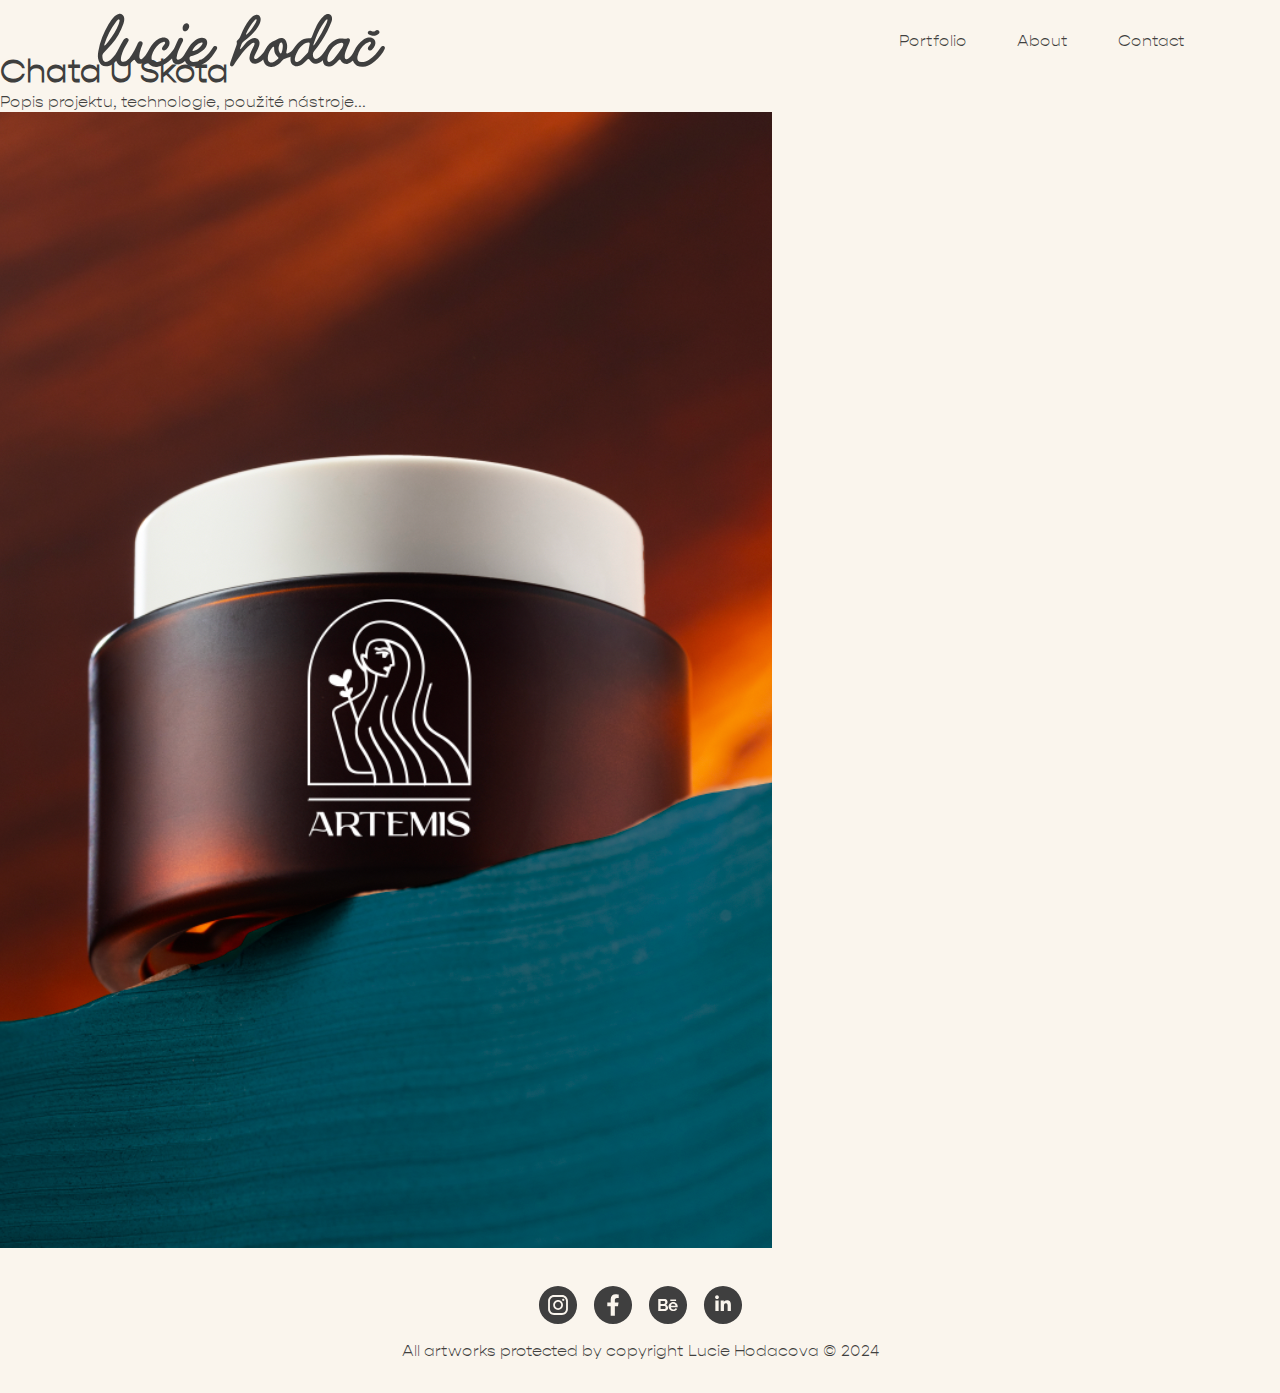
==== chatauskota.html @ 4ef0474f "Add files via upload" ====
<!DOCTYPE html>
<html lang="cs">
  <head>
    <meta charset="UTF-8" />
    <meta name="viewport" content="width=device-width, initial-scale=1.0" />
    <title>Chata U Skota</title>
    <link rel="stylesheet" href="style.css" />
  </head>
  <body>
    <header>
      <img src="Jmeno_web.svg" alt="Logo" class="logo" />
      <nav>
        <ul id="menu">
          <li><a href="index.html#portfolio">Portfolio</a></li>
          <li><a href="index.html#about">About</a></li>
          <li><a href="index.html#contact">Contact</a></li>
        </ul>
      </nav>
    </header>

    <section class="project-details">
      <h1>Chata U Skota</h1>
      <p>Popis projektu, technologie, použité nástroje...</p>
      <img src="obr.png" alt="Projekt 1 detailní obrázek" />
    </section>

    <footer>
      <div class="footer-icons">
        <a href="https://www.instagram.com/lucie.hodac/"
          ><img src="instagram.svg" alt="insta"
        /></a>
        <a href="https://www.facebook.com/luciesmoradkovadesign/"
          ><img src="facebook.svg" alt="fb"
        /></a>
        <a href="https://www.behance.net/luciehodacova"
          ><img src="behance.svg" alt="be"
        /></a>
        <a href="https://www.linkedin.com/in/lucie-hodacova-a73a61aa"
          ><img src="linkedin.svg" alt="in"
        /></a>
      </div>
      <div class="rights">
        <p>All artworks protected by copyright Lucie Hodacova © 2024</p>
      </div>
    </footer>
  </body>
</html>
---- style.css ----
/* Reset základního stylu */
* {
  margin: 0;
  padding: 0;
  box-sizing: border-box;
}

body {
  font-family: Verdana, Geneva, Tahoma, sans-serif;
  background-color: #faf5ed;
  color: #3f3f3e;
  font-family: "GopherDisplay", sans-serif;
}

header {
  background-color: #faf5ed;
  padding-top: 30px;
  padding-left: 90px;
  padding-right: 70px;

  display: flex;
  align-items: center;
  justify-content: space-between;
}

@font-face {
  font-family: "GopherDisplay";
  src: url("fonts/GopherDisplay-Light.woff2") format("woff2");
  font-weight: normal;
  font-style: normal;
}

.logo {
  width: 300px; /* Nastavení šířky loga */
  height: auto; /* Automatická výška podle šířky */
  position: fixed;
  z-index: 9999;
}

nav {
  display: flex;
  align-items: center;
  margin-left: auto;
}

.menu-icon {
  display: none; /* Skrytí ikonky pro desktop */
}

.menu-icon span {
  display: block;
  width: 25px;
  height: 3px;
  background-color: #3f3f3e;
  margin: 5px 0;
  transition: 0.4s;
}

/* Menu bude standardně skryté */
#menu {
  list-style: none;
  display: flex; /* Zobrazit menu na desktopu */
  align-items: center;
  margin-left: auto; /* Posunout menu na pravou stranu */
}

#menu li {
  margin: 0 10px; /* Zmenšení mezery mezi položkami */
}

#menu li a {
  text-decoration: none;
  color: #3f3f3e;
  padding: 15px;
  transition: color 0.3s; /* Přidání přechodu pro změnu barvy */
}

#menu li a:hover {
  color: #ffd3e3; /* Změna barvy textu při najetí */
}

/* Hero sekce */
.hero {
  padding: 90px;
  background-color: #faf5ed;
}

.container {
  display: flex;
  justify-content: center;
  align-items: center;
  height: 6rem;
  overflow: hidden;
}

.scroll {
  white-space: nowrap;
  font-size: 0.35rem;
  margin: 0 2em;
}

.scroll p {
  font-size: 5em;
  color: #3f3f3e;
  margin-bottom: 0;
  line-height: 0.5em;
}

.RightToLeft {
  animation: RightToLeft 30s infinite linear;
}

.LeftToRight {
  animation: LeftToRight 30s infinite linear;
}

@keyframes RightToLeft {
  from {
    transform: translateX(0%);
  }
  to {
    transform: translateX(-100%);
  }
}

@keyframes LeftToRight {
  from {
    transform: translateX(-100%);
  }
  to {
    transform: translateX(0%);
  }
}

/* Portfolio */
.portfolio {
  padding: 5px;
  text-align: center;
}

.portfolio-item {
  display: inline-block;
  margin: 10px; /* Zmenšení mezery mezi obrázky */
  text-align: center;
}

.portfolio-item img {
  width: 430px; /* Nastavit šířku */
  height: 430px; /* Nastavit výšku, aby obrázky měly tvar čtverce */
  object-fit: cover; /* Udržet poměr stran obrázku a vyplnit čtverec */
  border-radius: 0; /* Odstranit zaoblení rohů */
}
/* Portfolio - animace obrázků */
.portfolio-item {
  display: inline-block;
  position: relative; /* Přidání relativní pozice pro vnořený text */
  margin: 8px; /* Větší mezera mezi obrázky */
  width: 430px; /* Nastavení šířky obrázku */
  height: 430px; /* Nastavení výšky obrázku */
}

.portfolio-item img {
  width: 100%;
  height: 100%;
  object-fit: cover; /* Udržení poměru stran obrázku */
  border-radius: 0; /* Odstranit zaoblení rohů */
  transition: opacity 0.3s, background-color 0.3s; /* Přechod pro opacity a pozadí */
}

.portfolio-item:hover img {
  opacity: 1; /* Změna opacity při najetí */
}

.portfolio-item::before {
  content: attr(data-title); /* Zobrazí text z data-title */
  position: absolute;
  top: 50%;
  left: 50%;
  transform: translate(-50%, -50%);
  color: #3f3f3e;
  font-size: 1.5rem;
  text-align: center;
  opacity: 0; /* Skrytý text na začátku */
  transition: opacity 0.3s; /* Přechod pro opacity */
}

.portfolio-item:hover::before {
  opacity: 1; /* Zobrazení textu při najetí */
  background-color: #ffd3e3; /* Barva pozadí při najetí */
  width: 100%;
  height: 100%;
  display: flex;
  align-items: center;
  justify-content: center;
}

/* Responsive design - zobrazení pouze na menších zařízeních */
@media (max-width: 768px) {
  /* Zobrazení hamburger ikony na menších obrazovkách */
  .menu-icon {
    display: block;
  }

  #menu {
    display: none; /* Skrytí menu na menších obrazovkách */
    flex-direction: column;
    width: 100%;
    position: absolute;
    top: 20px;
    right: 0;
    background-color: #ffd3e3;
  }

  #menu.show {
    display: block;
    /* Zobrazení menu při aktivaci */
  }

  #menu li {
    margin: 0;
  }

  #menu li a {
    padding: 15px;
    border-bottom: 1px solid #ddd;
  }

  #menu li a:hover {
    background-color: #f0f0f0;
  }
}

/* About sekce */
.about {
  display: flex;
  align-items: center;
  background-color: #faf5ed;
}

.about-content {
  display: flex;
  align-items: center;
  justify-content: center;
  background-image: url(zkouskapozadi.png);

  width: 100%; /* Šířka sekce bude 100% */
  min-height: 750px;
  padding: 0 50px;
}

.about-img {
  width: auto;
  height: 300px;
  padding-left: 20px;
}

.about-text {
  width: 60%;
  padding: 20px;
}

.about h2 {
  font-size: 2.5rem;
  margin-bottom: 20px;
}

.about p {
  font-size: 1.1rem;
  color: #3f3f3e;
}

/* Kontakt sekce */
.contact {
  padding: 50px 20px;
  display: flex;
  align-items: center;
  background-color: #faf5ed;
  margin-bottom: 0px;
}

.contact-content {
  display: flex;
  align-items: center;
  justify-content: space-between;
}

.contact-text {
  width: 50%;
  padding: 20px;
  padding-top: 70px;
  text-align: right; /* Text napravo */
}

.contact-img {
  width: 27%;
  height: auto;
  margin-right: 400px;
}

.contact h2 {
  font-size: 2.5rem;
}

.contact p {
  font-size: 1.2rem;
  color: #3f3f3e;
}
/* Patička */
footer {
  background-color: #faf5ed;
  height: 140px;
  display: flex;
  flex-direction: column;
  justify-content: center;
  align-items: center;
}

footer .footer-icons {
  display: flex;
  gap: 15px;
  margin-bottom: 10px;
}

footer .footer-icons img {
  width: 40px; /* Šířka ikon */
  height: 40px; /* Výška ikon */
  object-fit: cover; /* Udržení poměru stran */
}
footer .rights {
  text-align: center;
  color: #3f3f3e;
}

footer .footer-icons a img {
  width: 40px; /* Šířka ikon */
  height: 40px; /* Výška ikon */
  transition: filter 0.3s ease; /* Přidání přechodu pro změnu barvy */
  filter: invert(0%) sepia(0%) saturate(0%) hue-rotate(0deg) brightness(100%)
    contrast(100%); /* Výchozí barva */
}

footer .footer-icons a:hover img {
  filter: invert(92%) sepia(13%) saturate(2875%) hue-rotate(304deg)
    brightness(156%) contrast(90%); /* Barva #FFD3E3 při najetí myši */
}
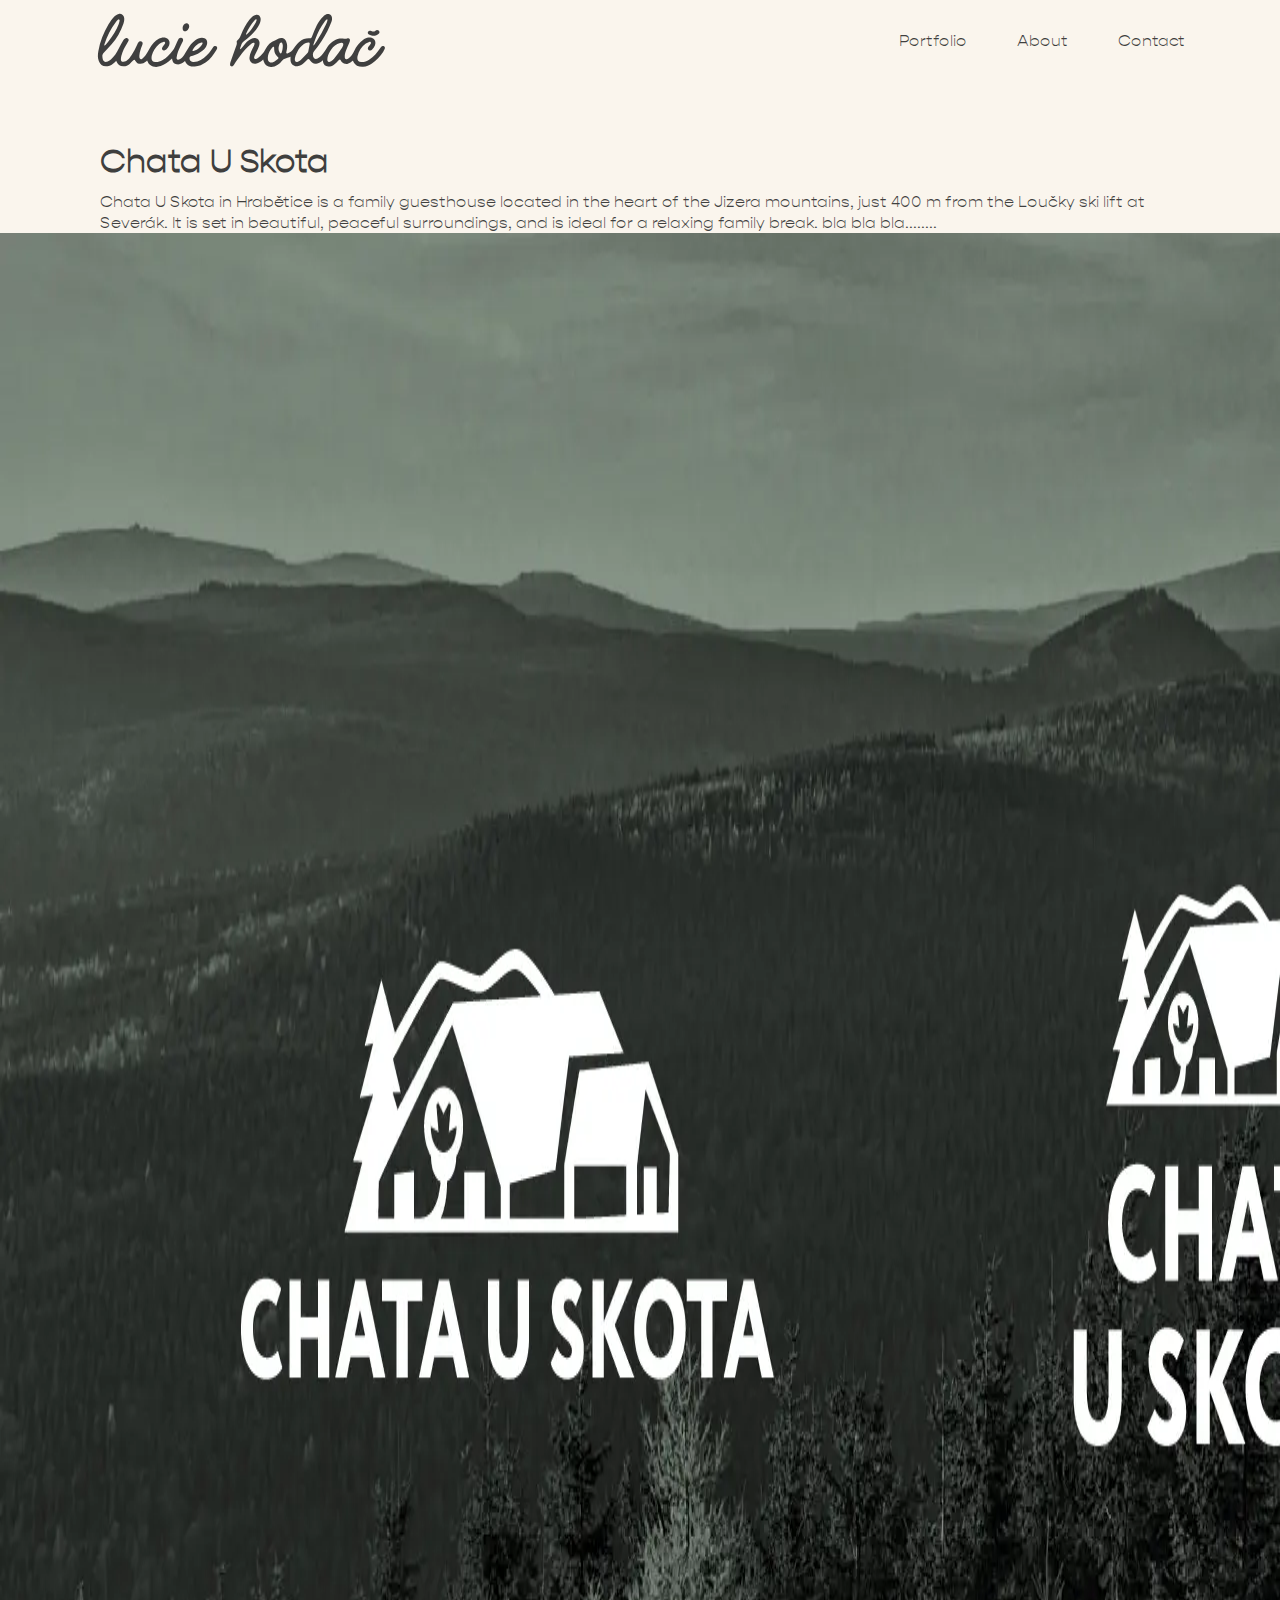
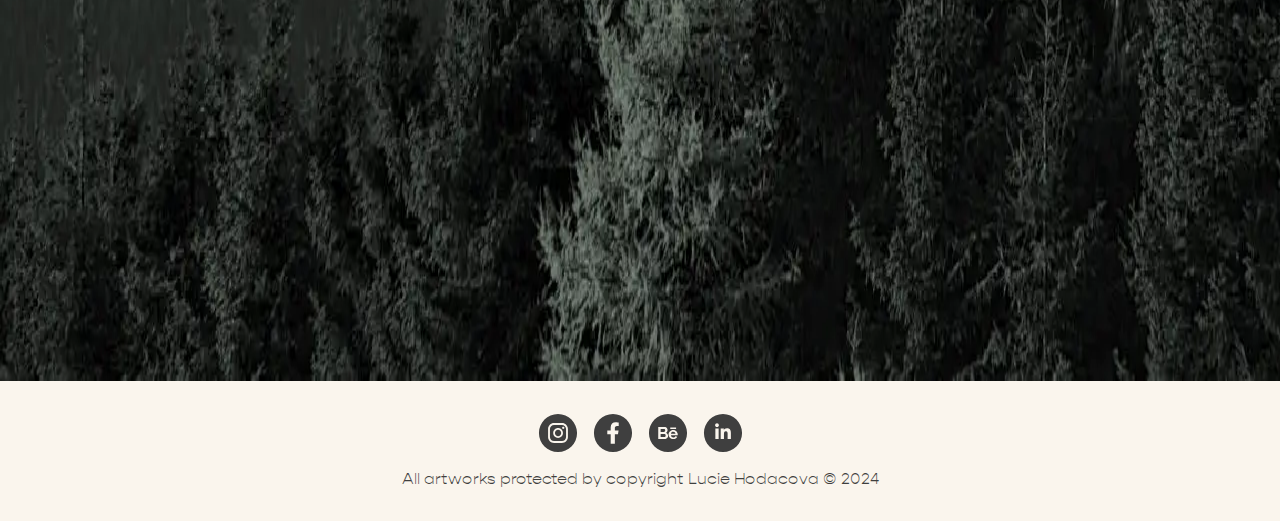
==== commit d9755ee2: "Add files via upload" ====
--- a/chatauskota.html
+++ b/chatauskota.html
@@ -8,7 +8,9 @@
   </head>
   <body>
     <header>
-      <img src="Jmeno_web.svg" alt="Logo" class="logo" />
+      <a href="index.html"
+        ><img src="Jmeno_web.svg" alt="Logo" class="logo"
+      /></a>
       <nav>
         <ul id="menu">
           <li><a href="index.html#portfolio">Portfolio</a></li>
@@ -18,10 +20,34 @@
       </nav>
     </header>
 
-    <section class="project-details">
+    <section class="project_detail_chata_u_skota">
       <h1>Chata U Skota</h1>
-      <p>Popis projektu, technologie, použité nástroje...</p>
-      <img src="obr.png" alt="Projekt 1 detailní obrázek" />
+      <p>
+        Chata U Skota in Hrabětice is a family guesthouse located in the heart
+        of the Jizera mountains, just 400 m from the Loučky ski lift at Severák.
+        It is set in beautiful, peaceful surroundings, and is ideal for a
+        relaxing family break. bla bla bla........
+      </p>
+    </section>
+
+    <section class="project_detail_chata_u_skota_obrazky">
+      <img
+        class="obrazek1"
+        src="portfolio/chata_u_skota/chata_u_skota1.webp"
+        alt="chata_logo"
+      />
+      <div>
+        <img
+          class="obrazek2"
+          src="portfolio/chata_u_skota/chata_u_skota2.webp"
+          alt="chata_logo_detail"
+        />
+        <img
+          class="obrazek2"
+          src="portfolio/chata_u_skota/chata_u_skota2.webp"
+          alt="chata_logo_detail"
+        />
+      </div>
     </section>
 
     <footer>
--- a/style.css
+++ b/style.css
@@ -1,4 +1,6 @@
-/* Reset základního stylu */
+html {
+  scroll-behavior: smooth;
+}
 * {
   margin: 0;
   padding: 0;
@@ -21,6 +23,7 @@
   display: flex;
   align-items: center;
   justify-content: space-between;
+  position: relative;
 }
 
 @font-face {
@@ -31,10 +34,11 @@
 }
 
 .logo {
-  width: 300px; /* Nastavení šířky loga */
-  height: auto; /* Automatická výška podle šířky */
+  width: 300px;
+  height: auto;
   position: fixed;
   z-index: 9999;
+  top: 0;
 }
 
 nav {
@@ -44,7 +48,7 @@
 }
 
 .menu-icon {
-  display: none; /* Skrytí ikonky pro desktop */
+  display: none;
 }
 
 .menu-icon span {
@@ -59,24 +63,24 @@
 /* Menu bude standardně skryté */
 #menu {
   list-style: none;
-  display: flex; /* Zobrazit menu na desktopu */
-  align-items: center;
-  margin-left: auto; /* Posunout menu na pravou stranu */
+  display: flex;
+  align-items: center;
+  margin-left: auto;
 }
 
 #menu li {
-  margin: 0 10px; /* Zmenšení mezery mezi položkami */
+  margin: 0 10px;
 }
 
 #menu li a {
   text-decoration: none;
   color: #3f3f3e;
   padding: 15px;
-  transition: color 0.3s; /* Přidání přechodu pro změnu barvy */
+  transition: color 0.3s;
 }
 
 #menu li a:hover {
-  color: #ffd3e3; /* Změna barvy textu při najetí */
+  color: #ffd3e3;
 }
 
 /* Hero sekce */
@@ -107,7 +111,7 @@
 }
 
 .RightToLeft {
-  animation: RightToLeft 30s infinite linear;
+  animation: RightToLeft 100s infinite linear;
 }
 
 .LeftToRight {
@@ -132,7 +136,6 @@
   }
 }
 
-/* Portfolio */
 .portfolio {
   padding: 5px;
   text-align: center;
@@ -140,53 +143,67 @@
 
 .portfolio-item {
   display: inline-block;
-  margin: 10px; /* Zmenšení mezery mezi obrázky */
+  margin: 10px;
   text-align: center;
 }
 
 .portfolio-item img {
-  width: 430px; /* Nastavit šířku */
-  height: 430px; /* Nastavit výšku, aby obrázky měly tvar čtverce */
-  object-fit: cover; /* Udržet poměr stran obrázku a vyplnit čtverec */
-  border-radius: 0; /* Odstranit zaoblení rohů */
-}
-/* Portfolio - animace obrázků */
+  width: 430px;
+  height: 430px;
+  object-fit: cover;
+  border-radius: 0;
+}
+
 .portfolio-item {
   display: inline-block;
-  position: relative; /* Přidání relativní pozice pro vnořený text */
-  margin: 8px; /* Větší mezera mezi obrázky */
-  width: 430px; /* Nastavení šířky obrázku */
-  height: 430px; /* Nastavení výšky obrázku */
-}
-
-.portfolio-item img {
+  position: relative;
+  margin: 8px;
+  width: 430px;
+  height: 430px;
+}
+
+.portfolio-item a {
+  z-index: 2;
+  position: relative;
+  top: 0;
+  left: 0;
   width: 100%;
   height: 100%;
-  object-fit: cover; /* Udržení poměru stran obrázku */
-  border-radius: 0; /* Odstranit zaoblení rohů */
-  transition: opacity 0.3s, background-color 0.3s; /* Přechod pro opacity a pozadí */
+}
+
+.portfolio-item img {
+  z-index: 1;
+  width: 100%;
+  height: 100%;
+
+  top: 0;
+  left: 0;
+  object-fit: cover;
+  border-radius: 0;
+  transition: opacity 0.3s, background-color 0.3s;
 }
 
 .portfolio-item:hover img {
-  opacity: 1; /* Změna opacity při najetí */
-}
-
-.portfolio-item::before {
-  content: attr(data-title); /* Zobrazí text z data-title */
+  opacity: 1;
+}
+
+.portfolio-item a::before {
+  content: attr(data-title);
   position: absolute;
+  z-index: 3;
   top: 50%;
   left: 50%;
   transform: translate(-50%, -50%);
   color: #3f3f3e;
   font-size: 1.5rem;
   text-align: center;
-  opacity: 0; /* Skrytý text na začátku */
-  transition: opacity 0.3s; /* Přechod pro opacity */
-}
-
-.portfolio-item:hover::before {
-  opacity: 1; /* Zobrazení textu při najetí */
-  background-color: #ffd3e3; /* Barva pozadí při najetí */
+  opacity: 0;
+  transition: opacity 0.3s;
+}
+
+.portfolio-item a:hover::before {
+  opacity: 1;
+  background-color: #ffd3e3;
   width: 100%;
   height: 100%;
   display: flex;
@@ -213,7 +230,6 @@
 
   #menu.show {
     display: block;
-    /* Zobrazení menu při aktivaci */
   }
 
   #menu li {
@@ -230,7 +246,6 @@
   }
 }
 
-/* About sekce */
 .about {
   display: flex;
   align-items: center;
@@ -241,27 +256,30 @@
   display: flex;
   align-items: center;
   justify-content: center;
-  background-image: url(zkouskapozadi.png);
-
-  width: 100%; /* Šířka sekce bude 100% */
-  min-height: 750px;
+  background-image: url(about_pozadi2.png);
+
+  width: 100%;
+  min-height: 780px;
   padding: 0 50px;
 }
 
 .about-img {
-  width: auto;
-  height: 300px;
+  width: 30%;
+  height: auto;
   padding-left: 20px;
+  max-width: 100%;
 }
 
 .about-text {
   width: 60%;
   padding: 20px;
+  margin-top: 0px;
+  justify-content: center;
 }
 
 .about h2 {
   font-size: 2.5rem;
-  margin-bottom: 20px;
+  margin-bottom: 15px;
 }
 
 .about p {
@@ -269,7 +287,6 @@
   color: #3f3f3e;
 }
 
-/* Kontakt sekce */
 .contact {
   padding: 50px 20px;
   display: flex;
@@ -288,7 +305,7 @@
   width: 50%;
   padding: 20px;
   padding-top: 70px;
-  text-align: right; /* Text napravo */
+  text-align: right;
 }
 
 .contact-img {
@@ -305,7 +322,7 @@
   font-size: 1.2rem;
   color: #3f3f3e;
 }
-/* Patička */
+
 footer {
   background-color: #faf5ed;
   height: 140px;
@@ -322,9 +339,9 @@
 }
 
 footer .footer-icons img {
-  width: 40px; /* Šířka ikon */
-  height: 40px; /* Výška ikon */
-  object-fit: cover; /* Udržení poměru stran */
+  width: 40px;
+  height: 40px;
+  object-fit: cover;
 }
 footer .rights {
   text-align: center;
@@ -332,14 +349,54 @@
 }
 
 footer .footer-icons a img {
-  width: 40px; /* Šířka ikon */
-  height: 40px; /* Výška ikon */
-  transition: filter 0.3s ease; /* Přidání přechodu pro změnu barvy */
+  width: 40px;
+  height: 40px;
+  transition: filter 0.3s ease;
   filter: invert(0%) sepia(0%) saturate(0%) hue-rotate(0deg) brightness(100%)
-    contrast(100%); /* Výchozí barva */
+    contrast(100%);
 }
 
 footer .footer-icons a:hover img {
   filter: invert(92%) sepia(13%) saturate(2875%) hue-rotate(304deg)
-    brightness(156%) contrast(90%); /* Barva #FFD3E3 při najetí myši */
-}
+    brightness(156%) contrast(90%);
+}
+#kytka {
+  z-index: 100;
+  position: fixed;
+  top: 30vh;
+  right: 10vw;
+}
+
+#kytka img {
+  width: 150px;
+  height: 150px;
+  animation: kytka 8s linear infinite;
+}
+@keyframes kytka {
+  0% {
+    transform: rotate(0);
+  }
+  100% {
+    transform: rotate(360deg);
+  }
+}
+
+.project_detail_chata_u_skota h1 {
+  padding-top: 90px;
+  padding-left: 100px;
+  padding-right: 100px;
+}
+.project_detail_chata_u_skota p {
+  padding-top: 10px;
+  padding-left: 100px;
+  padding-right: 100px;
+}
+
+.project_detail_chata_u_skota img {
+  padding-top: 120px;
+  padding-left: 100px;
+  width: 1200px;
+}
+.project_detail_chata_u_skota_obrazky {
+  display: flex;
+}
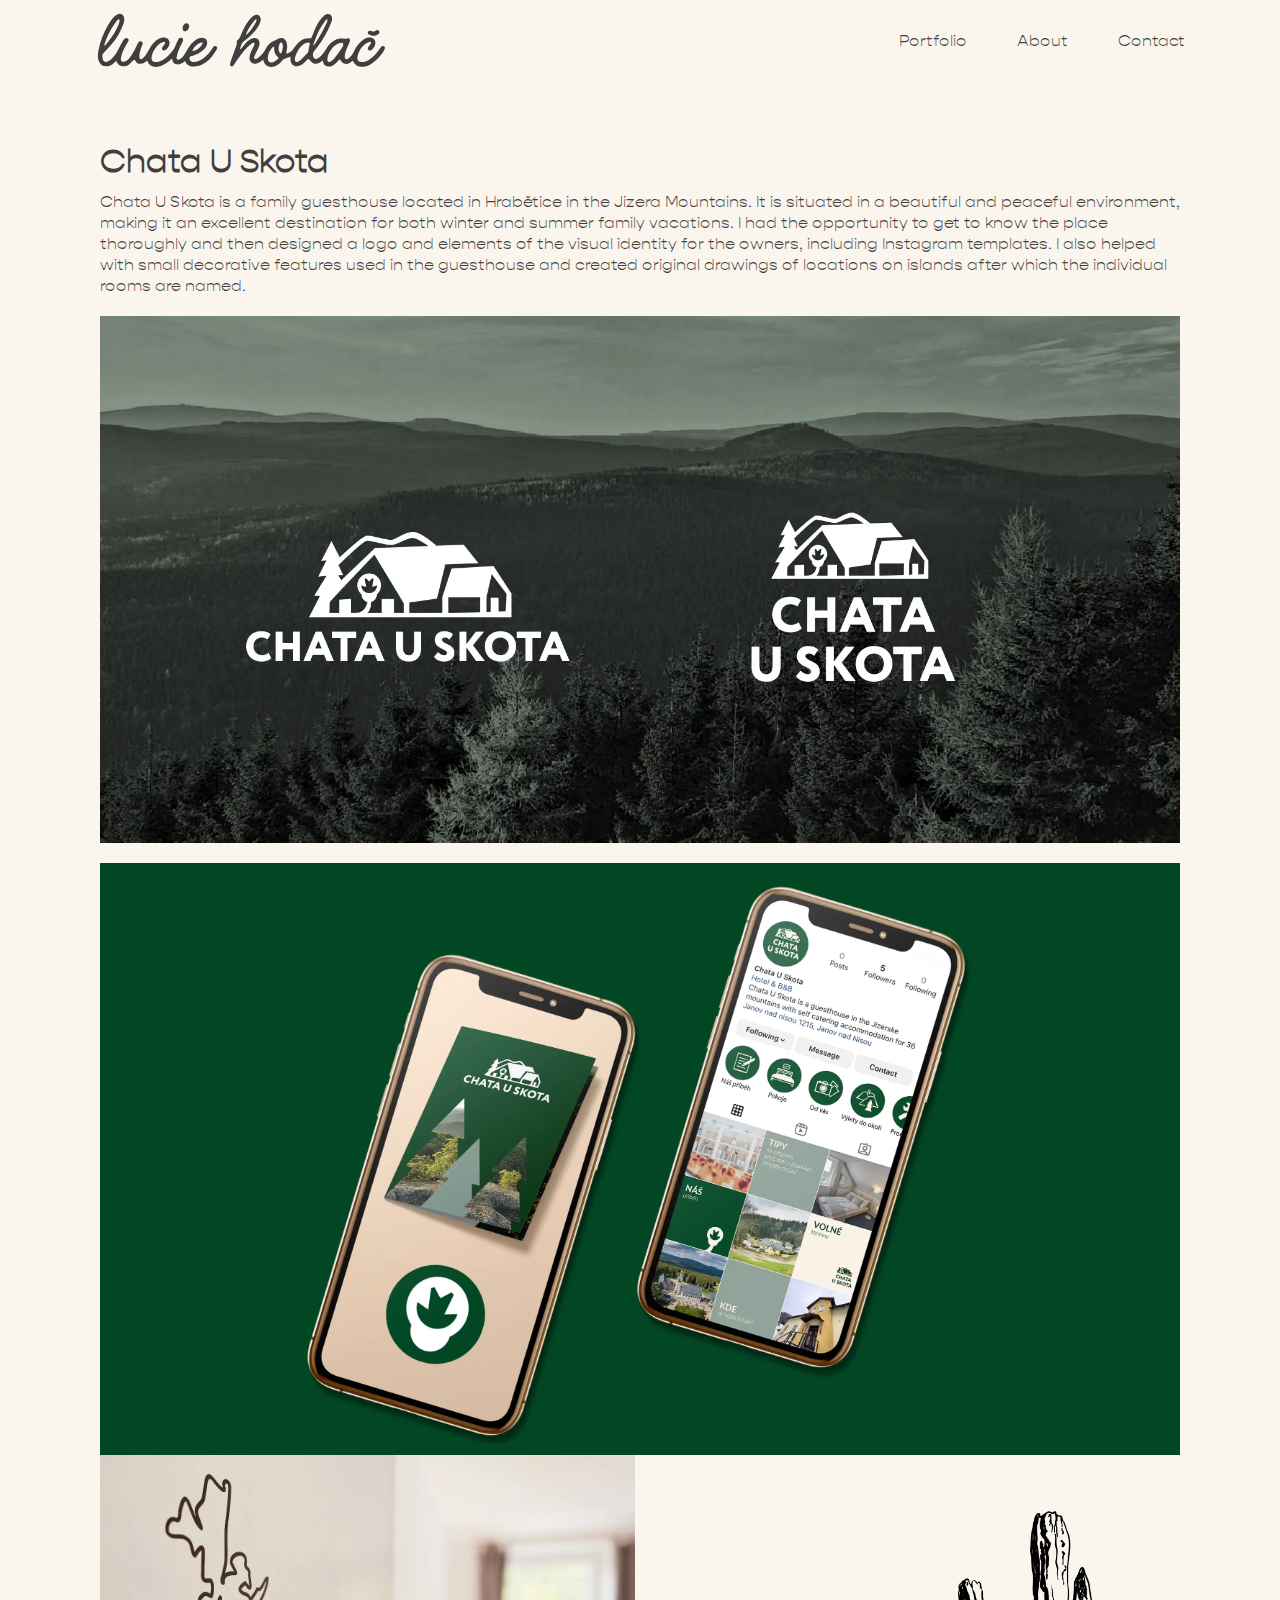
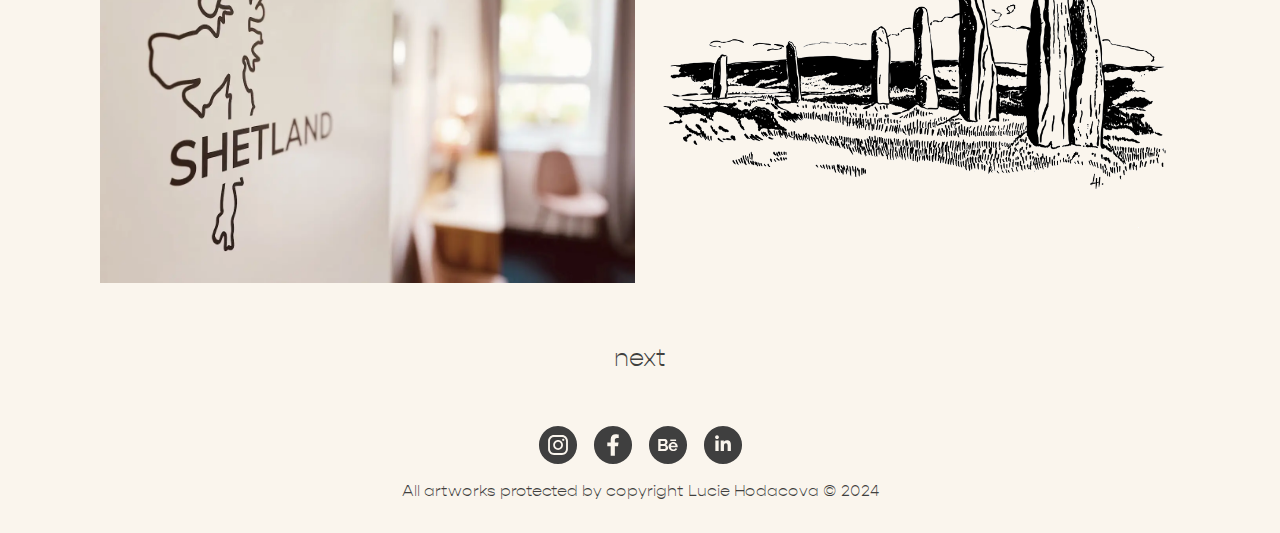
==== commit ecafc67f: "Add files via upload" ====
--- a/chatauskota.html
+++ b/chatauskota.html
@@ -23,32 +23,48 @@
     <section class="project_detail_chata_u_skota">
       <h1>Chata U Skota</h1>
       <p>
-        Chata U Skota in Hrabětice is a family guesthouse located in the heart
-        of the Jizera mountains, just 400 m from the Loučky ski lift at Severák.
-        It is set in beautiful, peaceful surroundings, and is ideal for a
-        relaxing family break. bla bla bla........
+        Chata U Skota is a family guesthouse located in Hrabětice in the Jizera
+        Mountains. It is situated in a beautiful and peaceful environment,
+        making it an excellent destination for both winter and summer family
+        vacations. I had the opportunity to get to know the place thoroughly and
+        then designed a logo and elements of the visual identity for the owners,
+        including Instagram templates. I also helped with small decorative
+        features used in the guesthouse and created original drawings of
+        locations on islands after which the individual rooms are named.
       </p>
     </section>
 
     <section class="project_detail_chata_u_skota_obrazky">
-      <img
-        class="obrazek1"
-        src="portfolio/chata_u_skota/chata_u_skota1.webp"
-        alt="chata_logo"
-      />
-      <div>
+      <div class="obrazky1">
         <img
-          class="obrazek2"
-          src="portfolio/chata_u_skota/chata_u_skota2.webp"
+          class="chata_u_skota_obrazek1"
+          src="portfolio/chata_u_skota/chata_u_skota_logo.webp"
           alt="chata_logo_detail"
         />
         <img
-          class="obrazek2"
-          src="portfolio/chata_u_skota/chata_u_skota2.webp"
+          class="chata_u_skota_obrazek2"
+          src="portfolio/chata_u_skota/chata_u_skota_mobile_mockup.webp"
+          alt="chata_logo_detail"
+        />
+      </div>
+      <div class="obrazky2">
+        <img
+          class="chata_u_skota_obrazek3"
+          src="portfolio/chata_u_skota/chata_u_skota_pokoj.webp"
+          alt="chata_logo_detail"
+        />
+        <img
+          class="chata_u_skota_obrazek4"
+          src="portfolio/chata_u_skota/chata_u_skota_islands.gif"
           alt="chata_logo_detail"
         />
       </div>
     </section>
+    <section class="map-container"></section>
+
+    <div class="previous-next-link">
+      <a href="illustrations.html">next</a>
+    </div>
 
     <footer>
       <div class="footer-icons">
--- a/style.css
+++ b/style.css
@@ -163,6 +163,7 @@
 }
 
 .portfolio-item a {
+  display: inline-block;
   z-index: 2;
   position: relative;
   top: 0;
@@ -390,13 +391,153 @@
   padding-top: 10px;
   padding-left: 100px;
   padding-right: 100px;
-}
-
-.project_detail_chata_u_skota img {
-  padding-top: 120px;
+  padding-bottom: 20px;
+}
+
+.project_detail_chata_u_skota_obrazky {
+  display: flex;
+  flex-direction: column;
   padding-left: 100px;
-  width: 1200px;
-}
-.project_detail_chata_u_skota_obrazky {
-  display: flex;
-}
+  padding-right: 100px;
+}
+
+.obrazky1 {
+  display: flex;
+  flex-direction: column; /* Obrázky budou pod sebou */
+  gap: 20px; /* Mezera mezi obrázky */
+}
+
+.obrazky1 img {
+  width: 100%; /* Obrázky budou mít stejnou šířku jako text */
+}
+
+.obrazky2 {
+  display: flex;
+  flex-direction: row; /* Obrázky vedle sebe */
+  justify-content: space-between;
+  gap: 10px; /* Mezera mezi obrázky */
+}
+
+.obrazky2 img {
+  width: calc(50% - 5px); /* Zajistí, že obrázky budou vedle sebe s mezerou */
+}
+
+.project_detail_illustrations .illustrations {
+  display: grid;
+  grid-template-columns: repeat(
+    auto-fill,
+    minmax(300px, 1fr)
+  ); /* Dynamicky nastavuje počet sloupců */
+  gap: 10px; /* Mezera mezi obrázky */
+  padding: 0 100px; /* Přidání odsazení zleva a zprava */
+  position: relative; /* Umožní nadřazenému kontejneru použít flexbox */
+  margin-top: 20px;
+}
+
+.project_detail_illustrations .illustrations img {
+  width: 100%; /* Šířka obrázku bude 100% šířky jeho kontejneru */
+  height: auto; /* Výška bude automaticky přizpůsobena šířce */
+  object-fit: cover; /* Udržuje obrázek bez ořezání */
+  transition: transform 0.3s ease-in-out; /* Přidání efektu při hover */
+}
+
+.project_detail_illustrations .illustrations img:hover {
+  transform: scale(1.25); /* Zvětšení obrázku při najetí myší */
+}
+.project_detail_posters .posters {
+  display: grid;
+  grid-template-columns: repeat(
+    auto-fill,
+    minmax(300px, 1fr)
+  ); /* Zvýšení minimální šířky sloupce */
+  gap: 20px; /* Zvýšení mezery mezi obrázky */
+  padding: 0 100px; /* Odsazení zleva a zprava, aby se zarovnalo s logem a menu */
+  margin-top: 20px;
+}
+
+.project_detail_posters .posters img {
+  width: 100%; /* Šířka obrázku bude 100% šířky jeho kontejneru */
+  height: auto; /* Výška bude automaticky přizpůsobena šířce */
+  object-fit: cover; /* Udržuje obrázek bez ořezání */
+  transition: transform 0.3s ease-in-out; /* Přidání efektu při hover */
+}
+
+.project_detail_posters .posters img:hover {
+  transform: scale(1.2); /* Zvýšení obrázku při najetí myší */
+}
+
+/* Projekt - detail diplomka */
+.project_detail_diplomka {
+  padding: 0 100px; /* Zarovnání s logem a menu */
+  position: relative;
+}
+
+.diplomka-content {
+  display: flex;
+  align-items: flex-start;
+  gap: 20px; /* Mezera mezi obrázkem a textem */
+  margin-bottom: 10px; /* Mezera mezi sekcemi */
+}
+.diplomka_1 {
+  position: relative; /* Umožní posun obrázku */
+  top: -90px; /* Posun obrázku nahoru, upravte hodnotu podle potřeby */
+  width: 90%; /* Nastavte šířku podle potřeby */
+}
+.diplomka_1 img {
+  max-width: 100%;
+  height: auto;
+  display: block;
+}
+
+.diplomka_text {
+  width: 50%; /* Nastavit šířku textu podle potřeby */
+}
+
+.diplomka_text p {
+  font-size: 1rem; /* Nastavit velikost textu podle potřeby */
+}
+
+/* Obrázky v gridu */
+.diplomka_3 {
+  display: grid;
+  grid-template-columns: repeat(
+    auto-fill,
+    minmax(300px, 1fr)
+  ); /* Automatické sloupce s minimální šířkou */
+  gap: 10px; /* Mezera mezi obrázky */
+}
+
+.diplomka_3 img {
+  width: 100%; /* Šířka obrázku bude 100% šířky kontejneru */
+  height: auto; /* Výška automatická podle šířky */
+  object-fit: cover; /* Udržuje obrázek bez ořezání */
+  transition: transform 0.3s ease-in-out; /* Efekt při hover */
+}
+
+.diplomka_3 img:hover {
+  transform: scale(1.2); /* Zvýšení obrázku při najetí myší */
+}
+
+.map-container {
+  margin-bottom: 40px; /* Přidání prostoru pod mapou */
+}
+
+.previous-next-link {
+  text-align: center;
+  padding: 20px 0;
+  margin-top: 40px; /* Přidání prostoru nad odkazy */
+  display: flex;
+  justify-content: center;
+  gap: 30px; /* Přidání mezery 30px mezi odkazy */
+}
+
+.previous-next-link a {
+  text-decoration: none;
+  color: #3f3f3e;
+  font-size: 1.5rem;
+  transition: color 0.3s;
+}
+
+.previous-next-link a:hover {
+  color: #ffd3e3;
+}
